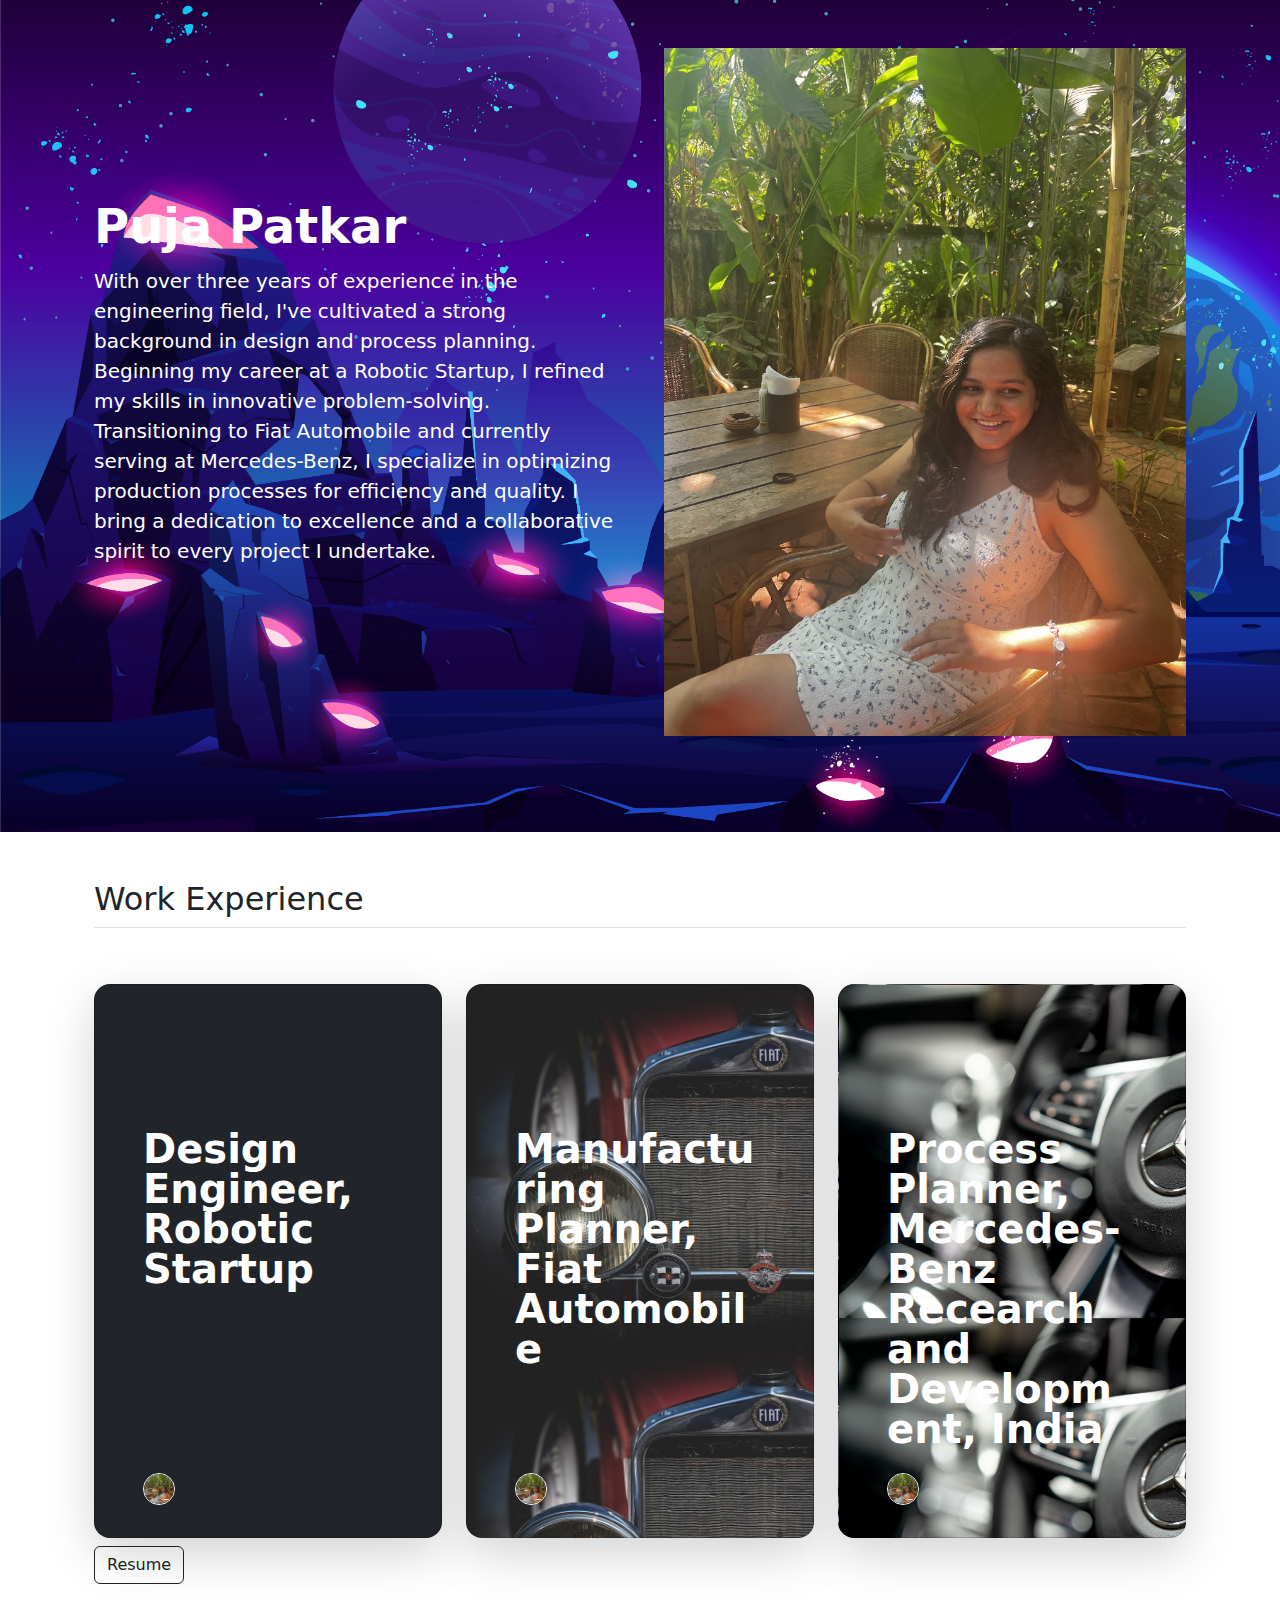
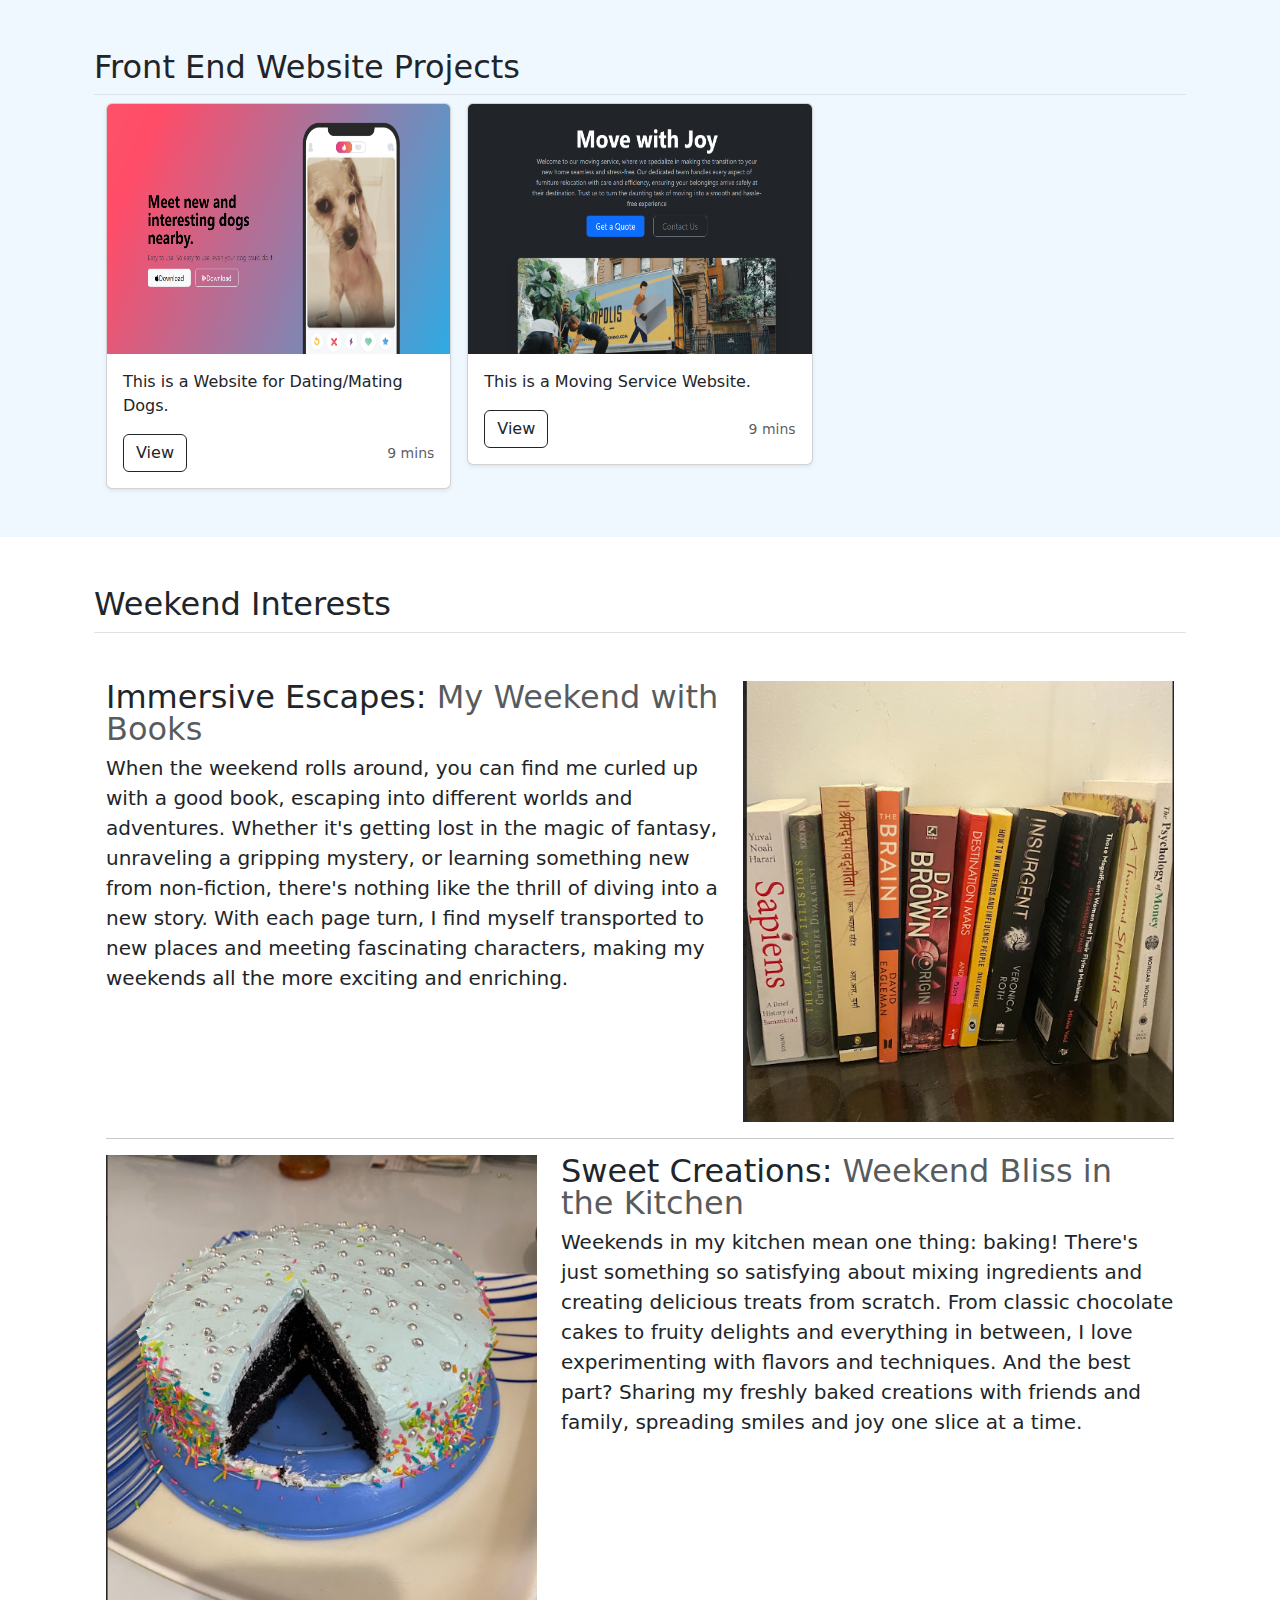
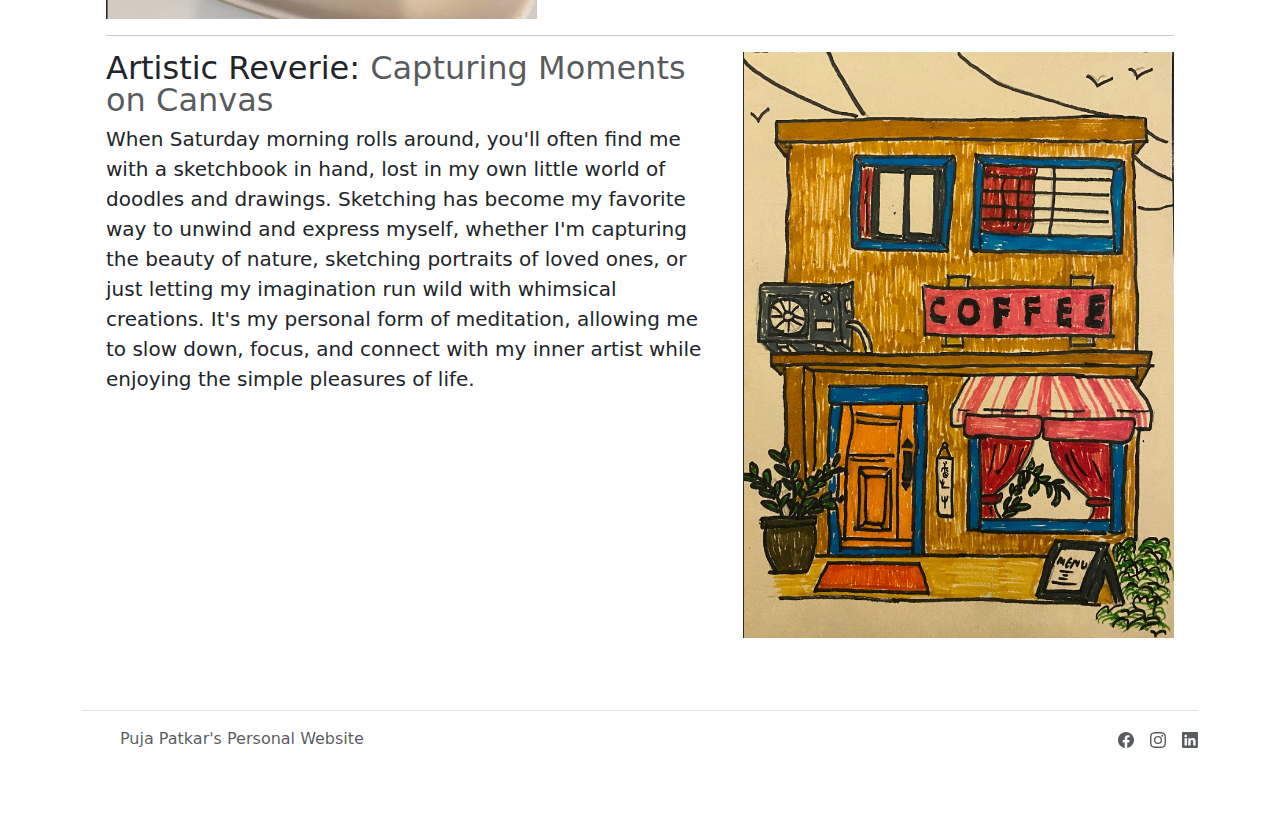
==== index.html @ 733d0024 "Update and rename Index.html to index.html" ====
<!DOCTYPE html>
<html lang="en">

<head>
  <meta charset="UTF-8">
  <meta name="viewport" content="width=device-width, initial-scale=1.0">
  <title>Puja's Website</title>
  <link href="https://cdn.jsdelivr.net/npm/bootstrap@5.3.3/dist/css/bootstrap.min.css" rel="stylesheet" integrity="sha384-QWTKZyjpPEjISv5WaRU9OFeRpok6YctnYmDr5pNlyT2bRjXh0JMhjY6hW+ALEwIH" crossorigin="anonymous">
  <link rel="stylesheet" href="./style.css">
  <link rel="stylesheet" href="./project-back.css">
</head>

<body>
    <!--Breif Introduction-->
    <section class="intro-back">
        <div class="container col-xxl-8 px-4 pb-5">
            <div class="row flex-lg-row-reverse align-items-center g-5 py-5">
              <div class="col-10 col-sm-8 col-lg-6">
                <img src="./puja-pic.PNG" class="d-block mx-lg-auto img-fluid" alt="Bootstrap Themes" width="700" height="500" loading="lazy">
              </div>
              <div class="col-lg-6">
                <h1 class="display-5 fw-bold text-white lh-1 mb-3">Puja Patkar</h1>
                <p class="lead text-white">With over three years of experience in the engineering field, I've cultivated a strong background in design and process planning. Beginning my career at a Robotic Startup, I refined my skills in innovative problem-solving. Transitioning to Fiat Automobile and currently serving at Mercedes-Benz, I specialize in optimizing production processes for efficiency and quality. I bring a dedication to excellence and a collaborative spirit to every project I undertake.</p>
              </div>
            </div>
          </div>
    </section>

    <!--Resume-->
    <section class="pb-3">
        <div class="container px-4 pt-5" id="custom-cards">
            <h2 class="pb-2 border-bottom">Work Experience</h2>
        
            <div class="row row-cols-1 row-cols-lg-3 align-items-stretch g-4 pt-5 pb-2">
              <div class="col">
                <div class="card card-cover h-100 overflow-hidden text-bg-dark rounded-4 shadow-lg" style="background-image: url('./robot-handshake-human-background-futuristic-digital-age.jpg'); background-size:580px;">
                  <div class="d-flex flex-column h-100 p-5 pb-3 text-white text-shadow-1">
                    <h3 class="pt-5 mt-5 mb-4 display-6 lh-1 fw-bold">Design Engineer, Robotic Startup</h3>
                    <ul class="d-flex list-unstyled mt-auto">
                      <li class="me-auto">
                        <img src="./puja-pic.PNG" alt="Bootstrap" width="32" height="32" class="rounded-circle border border-white">
                      </li>
                    </ul>
                  </div>
                </div>
              </div>
        
              <div class="col">
                <div class="card card-cover h-100 overflow-hidden text-bg-dark rounded-4 shadow-lg" style="background-image: url('./car-7619651_1280.jpg'); background-size: 600px;">
                  <div class="d-flex flex-column h-100 p-5 pb-3 text-white text-shadow-1">
                    <h3 class="pt-5 mt-5 mb-4 display-6 lh-1 fw-bold">Manufacturing Planner, Fiat Automobile</h3>
                    <ul class="d-flex list-unstyled mt-auto">
                      <li class="me-auto">
                        <img src="./puja-pic.PNG" alt="Bootstrap" width="32" height="32" class="rounded-circle border border-white">
                      </li>
                    </ul>
                  </div>
                </div>
              </div>
        
              <div class="col">
                <div class="card card-cover h-100 overflow-hidden text-bg-dark rounded-4 shadow-lg" style="background-image: url('./mercedes-car.jpg'); background-size: 500px;">
                  <div class="d-flex flex-column h-100 p-5 pb-3 text-shadow-1">
                    <h3 class="pt-5 mt-5 mb-4 display-6 lh-1 fw-bold">Process Planner, Mercedes-Benz Recearch and Development, India</h3>
                    <ul class="d-flex list-unstyled mt-auto">
                      <li class="me-auto">
                        <img src="./puja-pic.PNG" alt="Bootstrap" width="32" height="32" class="rounded-circle border border-white">
                      </li>
                    </ul>
                  </div>
                </div>
              </div>
            </div>
            <a class="btn btn-outline-dark" href="./resume.html"> Resume</a>
          </div>
          

    </section>

    <!--Projects/Work-->
    <section class="project-section py-5">
        <div class="container px-4" id="custom-cards">
            <h2 class="pb-2 border-bottom">Front End Website Projects</h2>
        <div class="container">

            <div class="row row-cols-1 row-cols-sm-2 row-cols-md-3 g-3">
              <div class="col">
                <div class="card shadow-sm">
                  <img class="card-img-top" src="./tin-dog.PNG" height="250px">
                  <div class="card-body">
                    <p class="card-text">This is a Website for Dating/Mating Dogs.</p>
                    <div class="d-flex justify-content-between align-items-center">
                      <div class="btn-group">
                        <a class="btn btn-outline-dark" href="https://gallacticlust.github.io/tindog/">View</a>
                      </div>
                      <small class="text-body-secondary">9 mins</small>
                    </div>
                  </div>
                </div>
              </div>
              <div class="col">
                <div class="card shadow-sm">
                    <img class="card-img-top" src="./move-with-joy.PNG" height="250px">
                    <div class="card-body">
                      <p class="card-text">This is a Moving Service Website.</p>
                       <div class="d-flex justify-content-between align-items-center">
                         <div class="btn-group">
                           <a class="btn btn-outline-dark" href="https://gallacticlust.github.io/move/">View</a>
                         </div>
                         <small class="text-body-secondary">9 mins</small>
                        </div>
                    </div>
                </div>
      
                  </div>
                </div>
              </div>
            </div>
        </div>

    </section>

    <!--Hobbies-->
    <section>
        <div class="container px-4 py-5" id="custom-cards">
            <h2 class="pb-2 border-bottom">Weekend Interests</h2>
        <div class="container marketing">

            <!-- Three columns of text below the carousel -->
        
        
            <!-- START THE FEATURETTES -->
        
        
            <div class="row featurette mt-5">
              <div class="col-md-7">
                <h2 class="featurette-heading fw-normal lh-1">Immersive Escapes: <span class="text-body-secondary">My Weekend with Books</span></h2>
                <p class="lead">When the weekend rolls around, you can find me curled up with a good book, escaping into different worlds and adventures. Whether it's getting lost in the magic of fantasy, unraveling a gripping mystery, or learning something new from non-fiction, there's nothing like the thrill of diving into a new story. With each page turn, I find myself transported to new places and meeting fascinating characters, making my weekends all the more exciting and enriching.</p>
              </div>
              <div class="col-md-5">
                <img class="card-img-top" src="./Hobby-2-c.PNG">
                </div>
            </div>
        
            <hr class="featurette-divider">
        
            <div class="row featurette">
              <div class="col-md-7 order-md-2">
                <h2 class="featurette-heading fw-normal lh-1">Sweet Creations: <span class="text-body-secondary">Weekend Bliss in the Kitchen</span></h2>
                <p class="lead">Weekends in my kitchen mean one thing: baking! There's just something so satisfying about mixing ingredients and creating delicious treats from scratch. From classic chocolate cakes to fruity delights and everything in between, I love experimenting with flavors and techniques. And the best part? Sharing my freshly baked creations with friends and family, spreading smiles and joy one slice at a time.</p>
              </div>
              <div class="col-md-5 order-md-1">
                <img class="card-img-top" src="./Hobby-1-c.PNG">
              </div>
            </div>
        
            <hr class="featurette-divider">
        
            <div class="row featurette">
              <div class="col-md-7">
                <h2 class="featurette-heading fw-normal lh-1">Artistic Reverie: <span class="text-body-secondary">Capturing Moments on Canvas</span></h2>
                <p class="lead">When Saturday morning rolls around, you'll often find me with a sketchbook in hand, lost in my own little world of doodles and drawings. Sketching has become my favorite way to unwind and express myself, whether I'm capturing the beauty of nature, sketching portraits of loved ones, or just letting my imagination run wild with whimsical creations. It's my personal form of meditation, allowing me to slow down, focus, and connect with my inner artist while enjoying the simple pleasures of life.</p>
              </div>
              <div class="col-md-5">
                <img class="card-img-top" src="./Hobby-33-c.PNG">
              </div>
            </div>
          </div>
        </div>

    </section>

    <!--Contact Me-->
    <section>
        <div class="container">
            <footer class="d-flex flex-wrap justify-content-between align-items-center pb-3 pt-3 mt-4 border-top">
              <div class="col-md-4 d-flex align-items-center">
                <a href="/" class="mb-3 me-2 mb-md-0 text-body-secondary text-decoration-none lh-1">
                  <svg class="bi" width="30" height="24"><use xlink:href="#bootstrap"></use></svg>
                </a>
                <span class="mb-3 mb-md-0 text-body-secondary">Puja Patkar's Personal Website</span>
              </div>
          
              <ul class="nav col-md-4 justify-content-end list-unstyled d-flex">
                <li><i class="fa-brands fa-facebook"></i></li>
                <li class="ms-3"><a class="text-body-secondary" href=""><svg xmlns="http://www.w3.org/2000/svg" width="16" height="16" fill="currentColor" class="bi bi-facebook" viewBox="0 0 16 16">
                  <path d="M16 8.049c0-4.446-3.582-8.05-8-8.05C3.58 0-.002 3.603-.002 8.05c0 4.017 2.926 7.347 6.75 7.951v-5.625h-2.03V8.05H6.75V6.275c0-2.017 1.195-3.131 3.022-3.131.876 0 1.791.157 1.791.157v1.98h-1.009c-.993 0-1.303.621-1.303 1.258v1.51h2.218l-.354 2.326H9.25V16c3.824-.604 6.75-3.934 6.75-7.951"/>
                </svg></a></li>
                <li class="ms-3"><a class="text-body-secondary" href="#"><svg xmlns="http://www.w3.org/2000/svg" width="16" height="16" fill="currentColor" class="bi bi-instagram" viewBox="0 0 16 16">
                  <path d="M8 0C5.829 0 5.556.01 4.703.048 3.85.088 3.269.222 2.76.42a3.9 3.9 0 0 0-1.417.923A3.9 3.9 0 0 0 .42 2.76C.222 3.268.087 3.85.048 4.7.01 5.555 0 5.827 0 8.001c0 2.172.01 2.444.048 3.297.04.852.174 1.433.372 1.942.205.526.478.972.923 1.417.444.445.89.719 1.416.923.51.198 1.09.333 1.942.372C5.555 15.99 5.827 16 8 16s2.444-.01 3.298-.048c.851-.04 1.434-.174 1.943-.372a3.9 3.9 0 0 0 1.416-.923c.445-.445.718-.891.923-1.417.197-.509.332-1.09.372-1.942C15.99 10.445 16 10.173 16 8s-.01-2.445-.048-3.299c-.04-.851-.175-1.433-.372-1.941a3.9 3.9 0 0 0-.923-1.417A3.9 3.9 0 0 0 13.24.42c-.51-.198-1.092-.333-1.943-.372C10.443.01 10.172 0 7.998 0zm-.717 1.442h.718c2.136 0 2.389.007 3.232.046.78.035 1.204.166 1.486.275.373.145.64.319.92.599s.453.546.598.92c.11.281.24.705.275 1.485.039.843.047 1.096.047 3.231s-.008 2.389-.047 3.232c-.035.78-.166 1.203-.275 1.485a2.5 2.5 0 0 1-.599.919c-.28.28-.546.453-.92.598-.28.11-.704.24-1.485.276-.843.038-1.096.047-3.232.047s-2.39-.009-3.233-.047c-.78-.036-1.203-.166-1.485-.276a2.5 2.5 0 0 1-.92-.598 2.5 2.5 0 0 1-.6-.92c-.109-.281-.24-.705-.275-1.485-.038-.843-.046-1.096-.046-3.233s.008-2.388.046-3.231c.036-.78.166-1.204.276-1.486.145-.373.319-.64.599-.92s.546-.453.92-.598c.282-.11.705-.24 1.485-.276.738-.034 1.024-.044 2.515-.045zm4.988 1.328a.96.96 0 1 0 0 1.92.96.96 0 0 0 0-1.92m-4.27 1.122a4.109 4.109 0 1 0 0 8.217 4.109 4.109 0 0 0 0-8.217m0 1.441a2.667 2.667 0 1 1 0 5.334 2.667 2.667 0 0 1 0-5.334"/>
                </svg></a></li>
                <li class="ms-3"><a class="text-body-secondary" href=""><svg xmlns="http://www.w3.org/2000/svg" width="16" height="16" fill="currentColor" class="bi bi-linkedin" viewBox="0 0 16 16">
                  <path d="M0 1.146C0 .513.526 0 1.175 0h13.65C15.474 0 16 .513 16 1.146v13.708c0 .633-.526 1.146-1.175 1.146H1.175C.526 16 0 15.487 0 14.854zm4.943 12.248V6.169H2.542v7.225zm-1.2-8.212c.837 0 1.358-.554 1.358-1.248-.015-.709-.52-1.248-1.342-1.248S2.4 3.226 2.4 3.934c0 .694.521 1.248 1.327 1.248zm4.908 8.212V9.359c0-.216.016-.432.08-.586.173-.431.568-.878 1.232-.878.869 0 1.216.662 1.216 1.634v3.865h2.401V9.25c0-2.22-1.184-3.252-2.764-3.252-1.274 0-1.845.7-2.165 1.193v.025h-.016l.016-.025V6.169h-2.4c.03.678 0 7.225 0 7.225z"/>
                </svg></a></li>
              </ul>
            </footer>
          </div>

    </section>
</body>
---- style.css ----
.intro-back{
    background-image: url(./1876.jpg);
    background-repeat: no-repeat;
    background-size: cover;
}
---- project-back.css ----
.project-section{
    background-color: aliceblue;
}
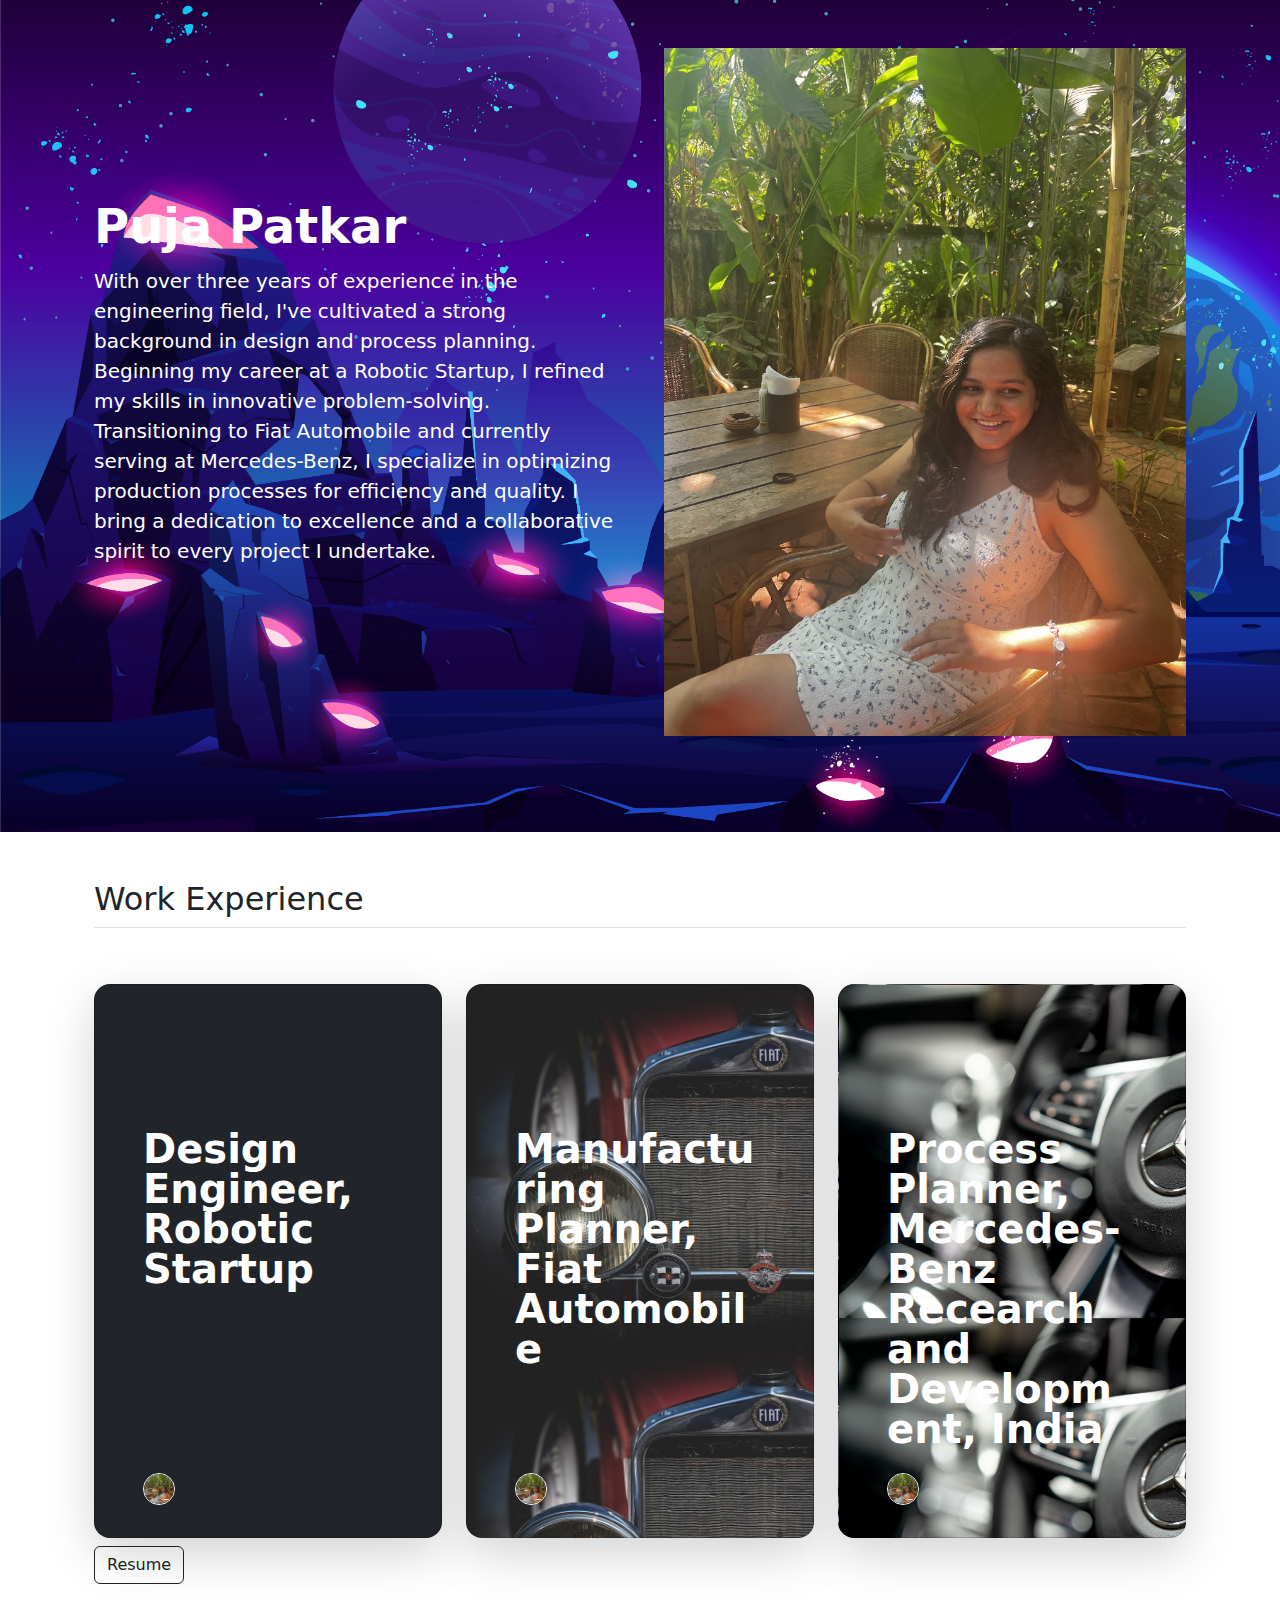
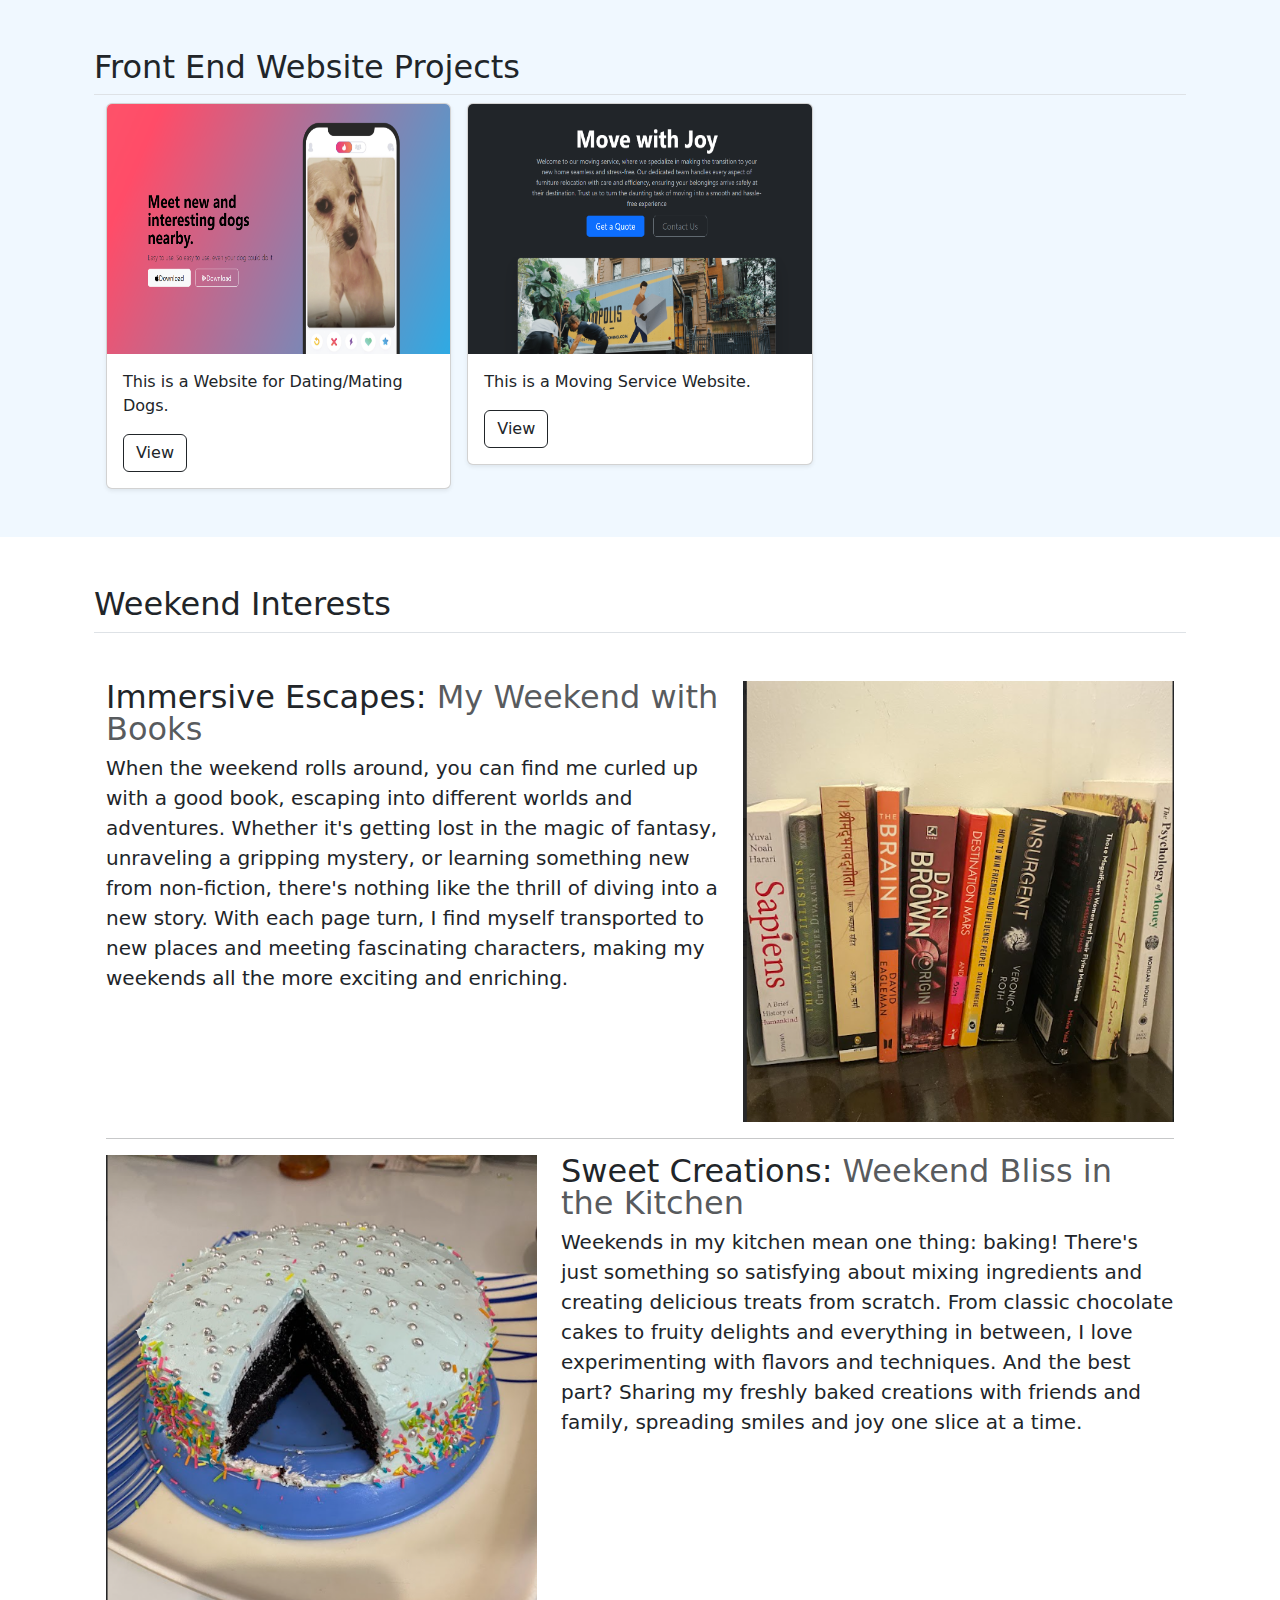
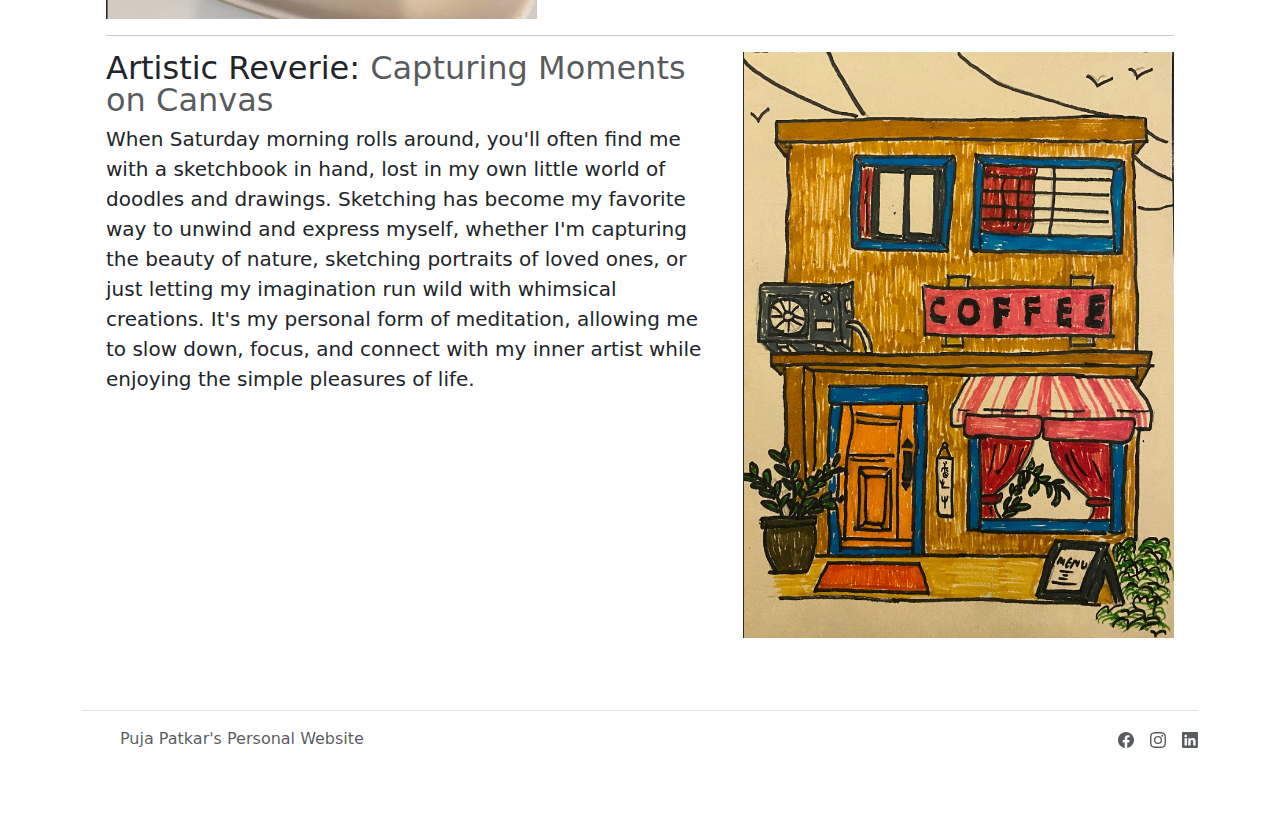
==== commit a5461cfc: "Add files via upload" ====
--- a/index.html
+++ b/index.html
@@ -93,7 +93,6 @@
                       <div class="btn-group">
                         <a class="btn btn-outline-dark" href="https://gallacticlust.github.io/tindog/">View</a>
                       </div>
-                      <small class="text-body-secondary">9 mins</small>
                     </div>
                   </div>
                 </div>
@@ -107,7 +106,6 @@
                          <div class="btn-group">
                            <a class="btn btn-outline-dark" href="https://gallacticlust.github.io/move/">View</a>
                          </div>
-                         <small class="text-body-secondary">9 mins</small>
                         </div>
                     </div>
                 </div>
@@ -197,4 +195,4 @@
           </div>
 
     </section>
-</body>
+</body>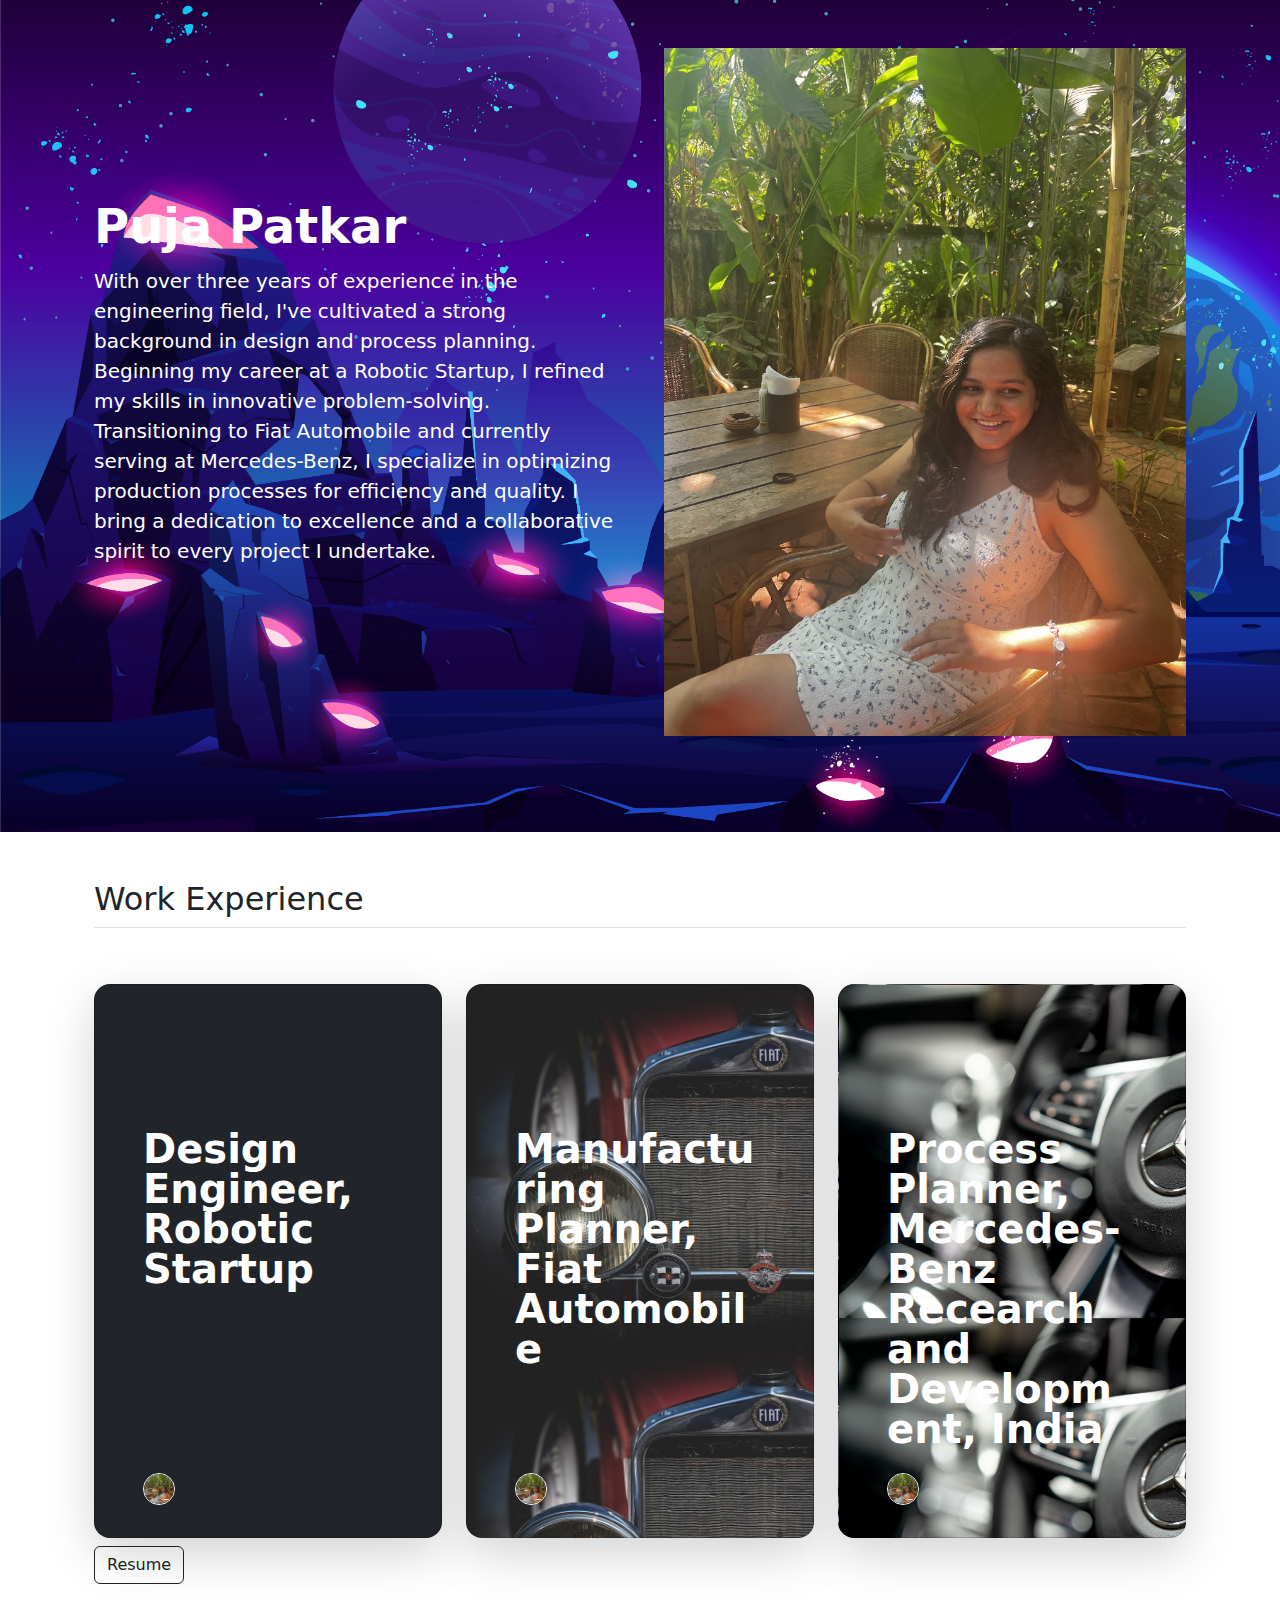
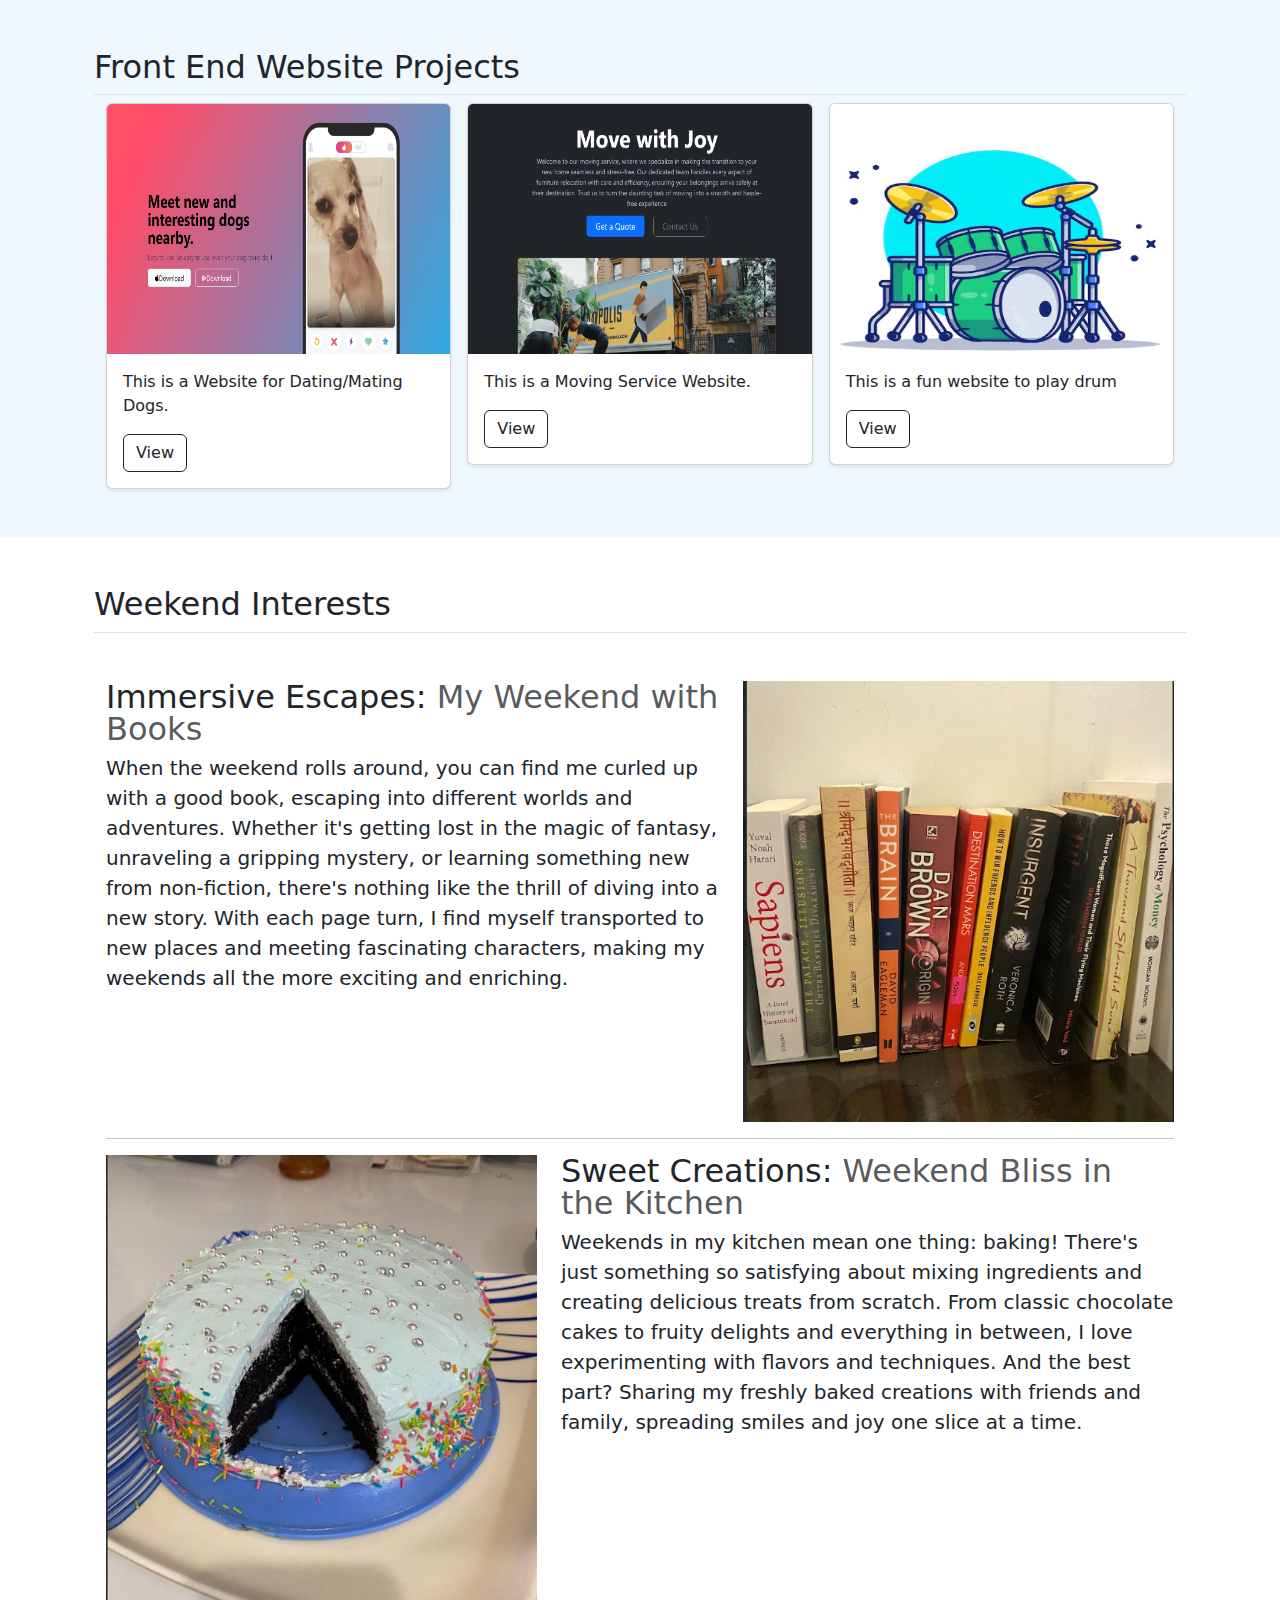
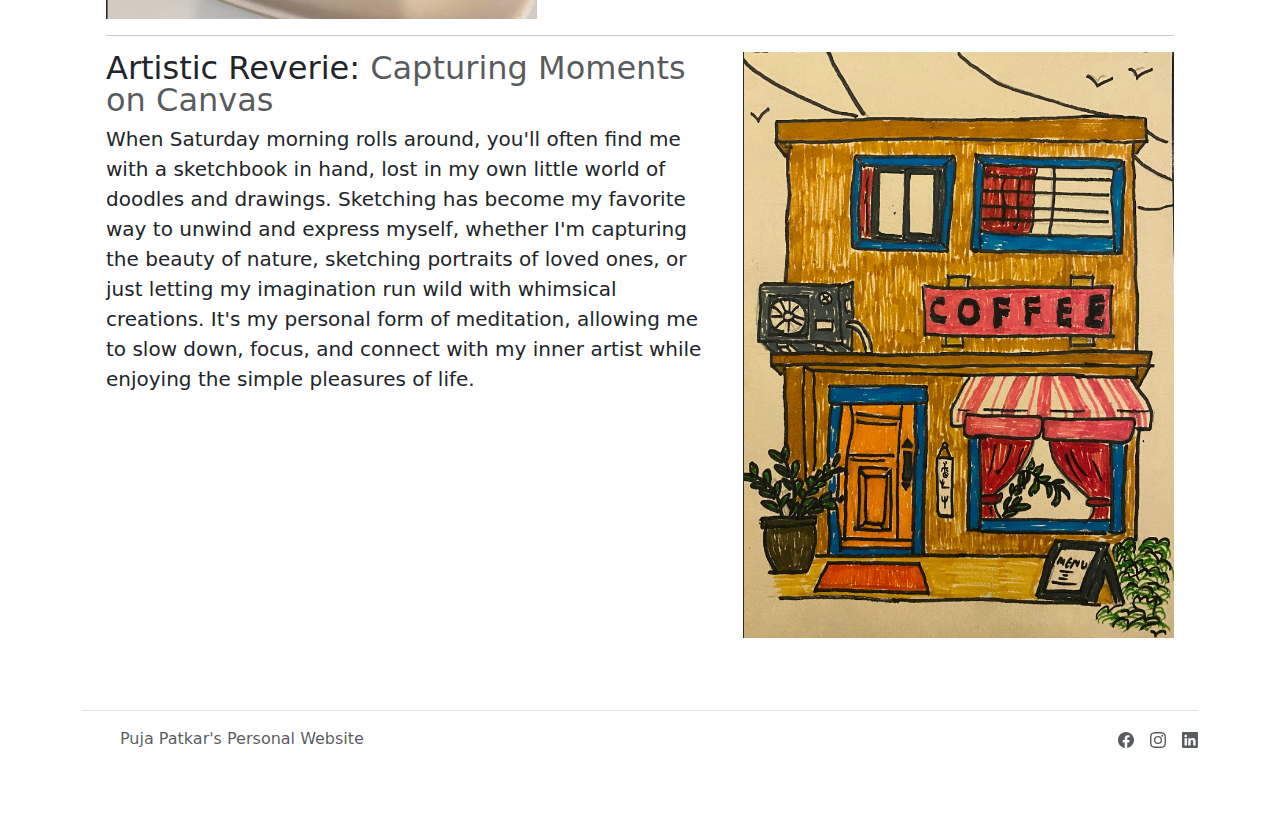
==== commit c4e01c99: "Update index.html" ====
--- a/index.html
+++ b/index.html
@@ -109,9 +109,20 @@
                         </div>
                     </div>
                 </div>
-      
-                  </div>
-                </div>
+                </div>
+                <div class="col">
+                  <div class="card shadow-sm">
+                      <img class="card-img-top" src="./Capture.PNG" height="250px">
+                      <div class="card-body">
+                        <p class="card-text">This is a fun website to play drum</p>
+                         <div class="d-flex justify-content-between align-items-center">
+                           <div class="btn-group">
+                             <a class="btn btn-outline-dark" href="https://gallacticlust.github.io/drumkit/">View</a>
+                           </div>
+                          </div>
+                      </div>
+                  </div>
+                  </div>
               </div>
             </div>
         </div>
@@ -195,4 +206,4 @@
           </div>
 
     </section>
-</body>+</body>
